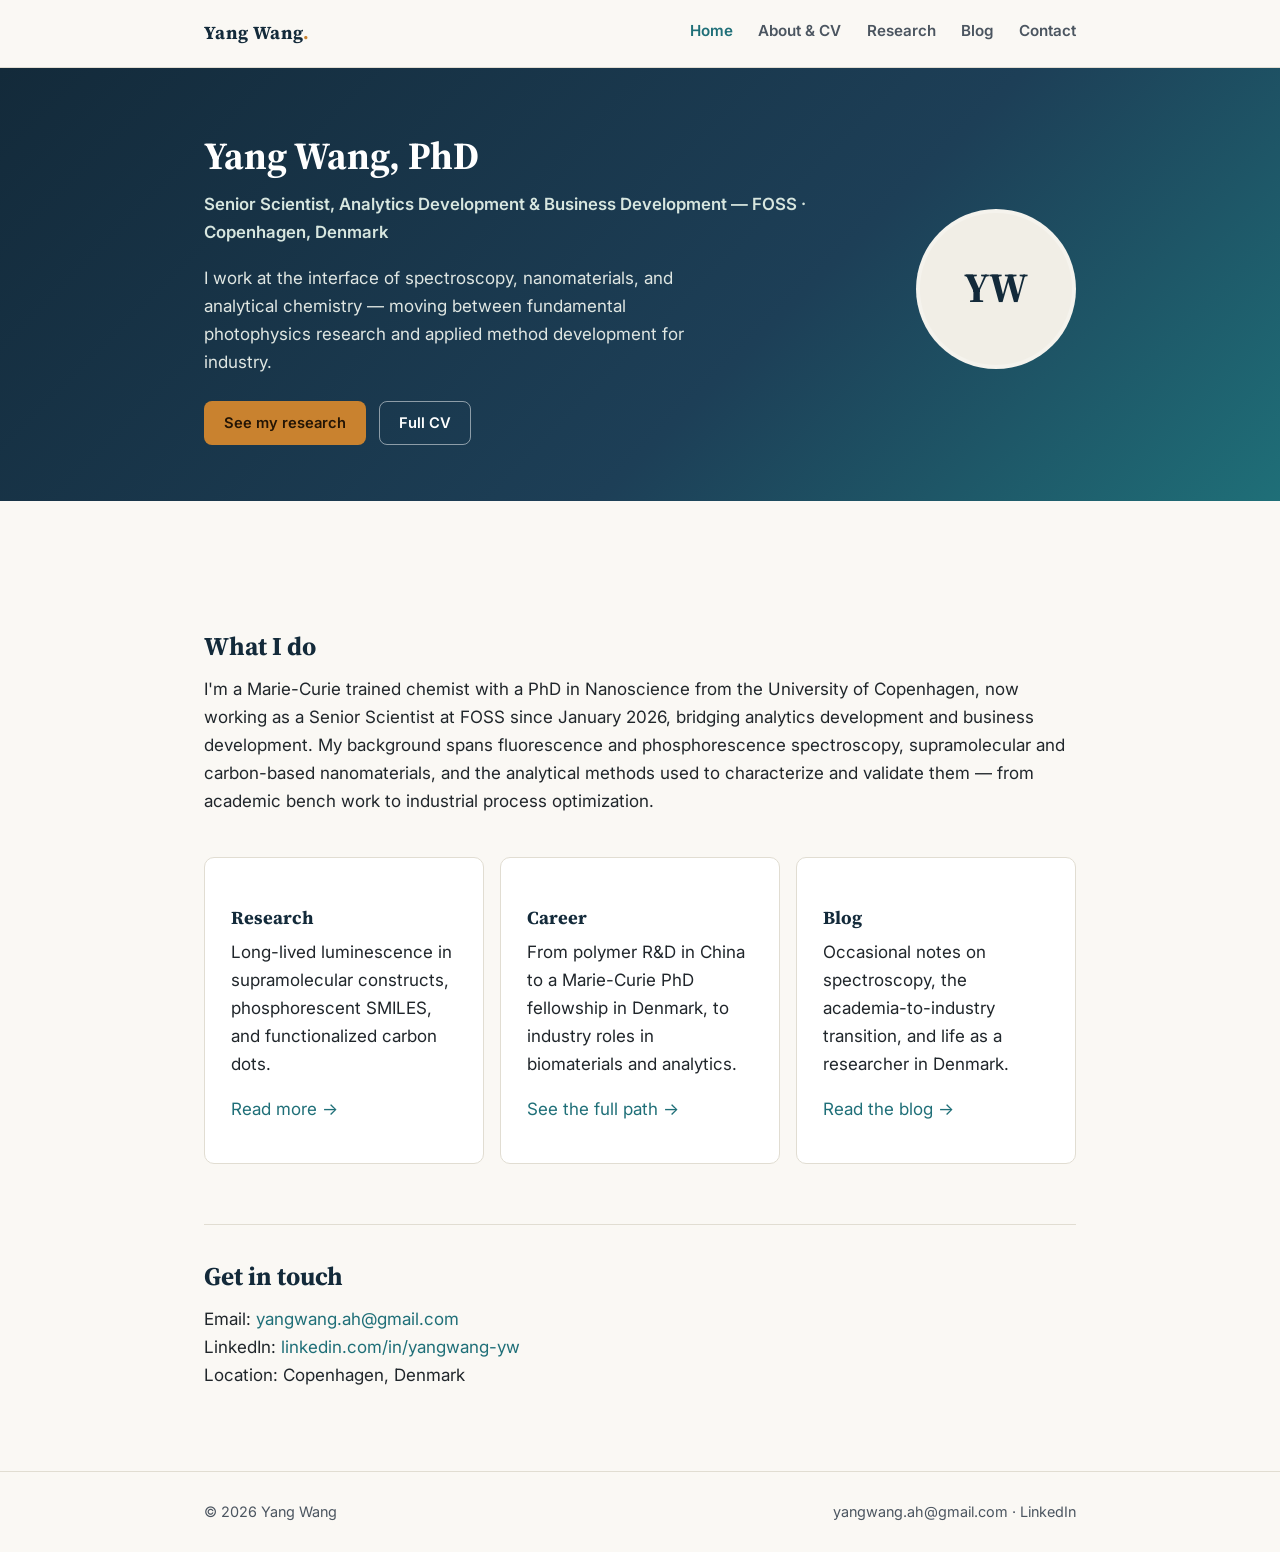
==== index.html @ e65de734 "Add files via upload" ====
<!DOCTYPE html>
<html lang="en">
<head>
<meta charset="UTF-8">
<meta name="viewport" content="width=device-width, initial-scale=1.0">
<title>Yang Wang, PhD — Analytical Chemist &amp; Materials Scientist</title>
<meta name="description" content="Personal site of Yang Wang, PhD — Senior Scientist at FOSS, spectroscopy and nanomaterials researcher.">
<link rel="preconnect" href="https://fonts.googleapis.com">
<link href="https://fonts.googleapis.com/css2?family=Inter:wght@400;500;600;700&family=Source+Serif+4:opsz,wght@8..60,600;8..60,700&display=swap" rel="stylesheet">
<link rel="stylesheet" href="assets/style.css">
</head>
<body>

<header class="site-header">
  <div class="nav-inner">
    <a class="brand" href="index.html">Yang Wang<span>.</span></a>
    <nav class="primary-nav">
      <ul>
        <li><a href="index.html" class="active">Home</a></li>
        <li><a href="about.html">About &amp; CV</a></li>
        <li><a href="research.html">Research</a></li>
        <li><a href="blog/index.html">Blog</a></li>
        <li><a href="index.html#contact">Contact</a></li>
      </ul>
    </nav>
  </div>
</header>

<section class="hero">
  <div class="container">
    <div class="hero-text">
      <h1>Yang Wang, PhD</h1>
      <p class="role">Senior Scientist, Analytics Development &amp; Business Development — FOSS · Copenhagen, Denmark</p>
      <p class="lede">I work at the interface of spectroscopy, nanomaterials, and analytical chemistry — moving between fundamental photophysics research and applied method development for industry.</p>
      <div class="cta-row">
        <a class="btn btn-primary" href="research.html">See my research</a>
        <a class="btn btn-outline" href="about.html">Full CV</a>
      </div>
    </div>
    <div class="hero-photo">YW</div>
  </div>
</section>

<main>
  <div class="container">

    <section>
      <h2>What I do</h2>
      <p>I'm a Marie-Curie trained chemist with a PhD in Nanoscience from the University of Copenhagen, now working as a Senior Scientist at FOSS since January 2026, bridging analytics development and business development. My background spans fluorescence and phosphorescence spectroscopy, supramolecular and carbon-based nanomaterials, and the analytical methods used to characterize and validate them — from academic bench work to industrial process optimization.</p>
    </section>

    <section class="grid-3">
      <div class="card">
        <h3>Research</h3>
        <p>Long-lived luminescence in supramolecular constructs, phosphorescent SMILES, and functionalized carbon dots.</p>
        <p><a href="research.html">Read more →</a></p>
      </div>
      <div class="card">
        <h3>Career</h3>
        <p>From polymer R&amp;D in China to a Marie-Curie PhD fellowship in Denmark, to industry roles in biomaterials and analytics.</p>
        <p><a href="about.html">See the full path →</a></p>
      </div>
      <div class="card">
        <h3>Blog</h3>
        <p>Occasional notes on spectroscopy, the academia-to-industry transition, and life as a researcher in Denmark.</p>
        <p><a href="blog/index.html">Read the blog →</a></p>
      </div>
    </section>

    <hr class="rule">

    <section id="contact">
      <h2>Get in touch</h2>
      <p>
        Email: <a href="mailto:yangwang.ah@gmail.com">yangwang.ah@gmail.com</a><br>
        LinkedIn: <a href="https://www.linkedin.com/in/yangwang-yw" target="_blank" rel="noopener">linkedin.com/in/yangwang-yw</a><br>
        Location: Copenhagen, Denmark
      </p>
    </section>

  </div>
</main>

<footer class="site-footer">
  <div class="container">
    <span>© <span id="year"></span> Yang Wang</span>
    <span><a href="mailto:yangwang.ah@gmail.com">yangwang.ah@gmail.com</a> · <a href="https://www.linkedin.com/in/yangwang-yw" target="_blank" rel="noopener">LinkedIn</a></span>
  </div>
</footer>

<script>document.getElementById('year').textContent = new Date().getFullYear();</script>
</body>
</html>
---- assets/style.css ----
/* ---------- Base / tokens ---------- */
:root{
  --navy:#132a3a;
  --navy-light:#1d3f57;
  --teal:#1f6f78;
  --amber:#c9822f;
  --paper:#faf8f4;
  --paper-dim:#f1eee6;
  --ink:#20262b;
  --ink-soft:#4b5560;
  --line:#e1ddd2;
  --maxw:920px;
  --radius:10px;
  --serif: "Source Serif 4", Georgia, "Times New Roman", serif;
  --sans: "Inter", -apple-system, BlinkMacSystemFont, "Segoe UI", Roboto, Helvetica, Arial, sans-serif;
}

*{box-sizing:border-box;}
html{scroll-behavior:smooth;}
body{
  margin:0;
  background:var(--paper);
  color:var(--ink);
  font-family:var(--sans);
  line-height:1.65;
  font-size:17px;
}
img{max-width:100%;display:block;}
a{color:var(--teal);text-decoration:none;}
a:hover{text-decoration:underline;}
h1,h2,h3,h4{font-family:var(--serif);line-height:1.25;color:var(--navy);margin:0 0 .5em;}
h1{font-size:2.4rem;}
h2{font-size:1.6rem;margin-top:2.2rem;}
h3{font-size:1.15rem;margin-top:1.6rem;}
p{margin:0 0 1em;}
ul{margin:0 0 1em;padding-left:1.2em;}
li{margin-bottom:.4em;}
.container{max-width:var(--maxw);margin:0 auto;padding:0 24px;}
.tag{display:inline-block;background:var(--paper-dim);border:1px solid var(--line);color:var(--ink-soft);
  font-size:.78rem;padding:.25em .7em;border-radius:999px;margin:0 .35em .5em 0;}
hr.rule{border:none;border-top:1px solid var(--line);margin:2.2rem 0;}

/* ---------- Header / nav ---------- */
header.site-header{
  border-bottom:1px solid var(--line);
  background:var(--paper);
  position:sticky;top:0;z-index:20;
}
.nav-inner{
  max-width:var(--maxw);margin:0 auto;padding:16px 24px;
  display:flex;align-items:center;justify-content:space-between;
}
.brand{font-family:var(--serif);font-weight:700;font-size:1.15rem;color:var(--navy);letter-spacing:.02em;}
.brand span{color:var(--amber);}
nav.primary-nav ul{
  display:flex;gap:1.6rem;list-style:none;padding:0;margin:0;
}
nav.primary-nav a{
  color:var(--ink-soft);font-weight:600;font-size:.95rem;
}
nav.primary-nav a.active,nav.primary-nav a:hover{color:var(--teal);text-decoration:none;}
.nav-toggle{display:none;}

@media (max-width:640px){
  nav.primary-nav ul{gap:1rem;flex-wrap:wrap;justify-content:flex-end;}
}

/* ---------- Hero ---------- */
.hero{
  background:linear-gradient(135deg,var(--navy) 0%,var(--navy-light) 60%,var(--teal) 100%);
  color:#f3f1ea;
  padding:64px 0 56px;
}
.hero .container{display:flex;gap:40px;align-items:center;flex-wrap:wrap;}
.hero-text{flex:1 1 340px;}
.hero h1{color:#fff;margin-bottom:.3em;}
.hero .role{font-size:1.05rem;color:#d7e6df;font-weight:600;margin-bottom:1em;}
.hero p.lede{color:#dfe6e2;max-width:520px;}
.hero-photo{
  flex:0 0 160px;width:160px;height:160px;border-radius:50%;
  background:var(--paper-dim);border:4px solid rgba(255,255,255,.25);
  display:flex;align-items:center;justify-content:center;
  color:var(--navy);font-family:var(--serif);font-size:2.6rem;font-weight:700;
  overflow:hidden;
}
.cta-row{margin-top:1.6rem;display:flex;gap:.8rem;flex-wrap:wrap;}
.btn{
  display:inline-block;padding:.6em 1.3em;border-radius:8px;font-weight:600;font-size:.92rem;
  border:1px solid transparent;
}
.btn-primary{background:var(--amber);color:#241505;}
.btn-primary:hover{background:#d9924a;text-decoration:none;}
.btn-outline{border-color:rgba(255,255,255,.5);color:#fff;}
.btn-outline:hover{background:rgba(255,255,255,.12);text-decoration:none;}

/* ---------- Sections ---------- */
main{padding:52px 0 40px;}
section{margin-bottom:2.6rem;}
.card{
  background:#fff;border:1px solid var(--line);border-radius:var(--radius);
  padding:1.4rem 1.6rem;margin-bottom:1.2rem;
}
.grid-3{display:grid;grid-template-columns:repeat(3,1fr);gap:1rem;}
.grid-2{display:grid;grid-template-columns:1fr 1fr;gap:1rem;}
@media (max-width:700px){.grid-3,.grid-2{grid-template-columns:1fr;}}

/* Timeline entries for CV / experience */
.entry{margin-bottom:1.4rem;padding-bottom:1.2rem;border-bottom:1px solid var(--line);}
.entry:last-child{border-bottom:none;}
.entry-head{display:flex;justify-content:space-between;gap:1rem;flex-wrap:wrap;align-items:baseline;}
.entry-title{font-weight:700;color:var(--navy);}
.entry-org{color:var(--ink-soft);font-style:italic;}
.entry-date{color:var(--teal);font-size:.85rem;font-weight:600;white-space:nowrap;}

/* Publications */
.pub-list{list-style:none;padding:0;}
.pub-list li{
  padding:.9rem 0;border-bottom:1px solid var(--line);
}
.pub-list li:last-child{border-bottom:none;}
.pub-num{color:var(--amber);font-weight:700;margin-right:.4em;}
.pub-venue{color:var(--ink-soft);font-size:.92rem;}

/* Skills bars */
.skill-row{display:flex;align-items:center;gap:.7rem;margin-bottom:.55rem;}
.skill-name{flex:0 0 140px;font-size:.92rem;color:var(--ink-soft);}
.skill-dots{display:flex;gap:4px;}
.dot{width:10px;height:10px;border-radius:50%;background:var(--line);}
.dot.filled{background:var(--teal);}

/* Blog */
.post-preview{padding:1.4rem 0;border-bottom:1px solid var(--line);}
.post-preview:last-child{border-bottom:none;}
.post-date{color:var(--ink-soft);font-size:.85rem;letter-spacing:.03em;text-transform:uppercase;}
.post-title a{color:var(--navy);font-family:var(--serif);font-size:1.3rem;}
article.post{max-width:700px;}
article.post .post-date{margin-bottom:.3rem;}
article.post h1{margin-bottom:.2em;}

/* Footer */
footer.site-footer{
  border-top:1px solid var(--line);padding:28px 0;color:var(--ink-soft);font-size:.9rem;
}
footer.site-footer .container{display:flex;justify-content:space-between;flex-wrap:wrap;gap:.6rem;}
footer.site-footer a{color:var(--ink-soft);}
footer.site-footer a:hover{color:var(--teal);}
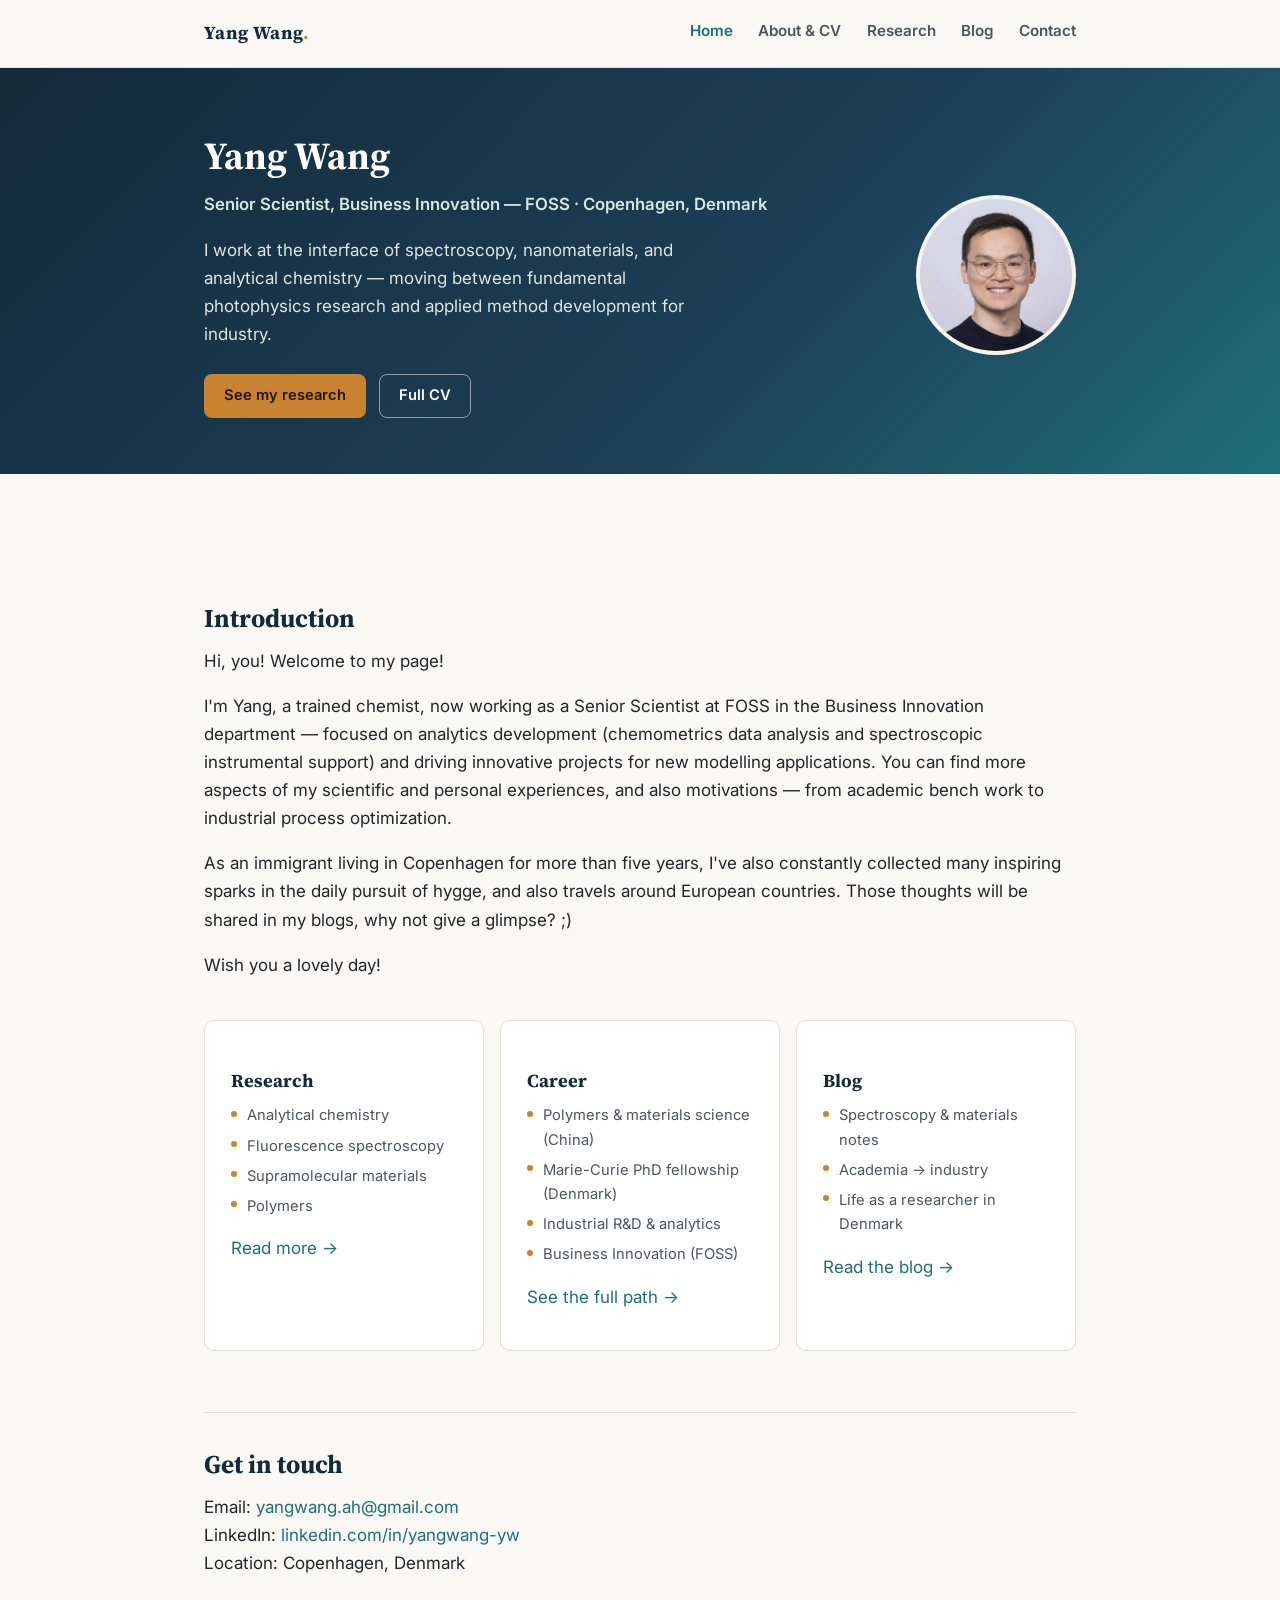
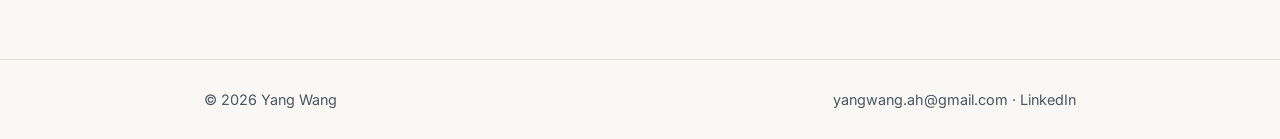
==== commit 068ba7f7: "Add files via upload" ====
--- a/index.html
+++ b/index.html
@@ -3,8 +3,8 @@
 <head>
 <meta charset="UTF-8">
 <meta name="viewport" content="width=device-width, initial-scale=1.0">
-<title>Yang Wang, PhD — Analytical Chemist &amp; Materials Scientist</title>
-<meta name="description" content="Personal site of Yang Wang, PhD — Senior Scientist at FOSS, spectroscopy and nanomaterials researcher.">
+<title>Yang Wang — Analytical Chemist &amp; Materials Scientist</title>
+<meta name="description" content="Personal site of Yang Wang — Senior Scientist at FOSS, spectroscopy and nanomaterials researcher.">
 <link rel="preconnect" href="https://fonts.googleapis.com">
 <link href="https://fonts.googleapis.com/css2?family=Inter:wght@400;500;600;700&family=Source+Serif+4:opsz,wght@8..60,600;8..60,700&display=swap" rel="stylesheet">
 <link rel="stylesheet" href="assets/style.css">
@@ -29,15 +29,15 @@
 <section class="hero">
   <div class="container">
     <div class="hero-text">
-      <h1>Yang Wang, PhD</h1>
-      <p class="role">Senior Scientist, Analytics Development &amp; Business Development — FOSS · Copenhagen, Denmark</p>
+      <h1>Yang Wang</h1>
+      <p class="role">Senior Scientist, Business Innovation — FOSS · Copenhagen, Denmark</p>
       <p class="lede">I work at the interface of spectroscopy, nanomaterials, and analytical chemistry — moving between fundamental photophysics research and applied method development for industry.</p>
       <div class="cta-row">
         <a class="btn btn-primary" href="research.html">See my research</a>
         <a class="btn btn-outline" href="about.html">Full CV</a>
       </div>
     </div>
-    <div class="hero-photo">YW</div>
+    <img class="hero-photo" src="assets/images/photo-yang-wang.png" alt="Yang Wang">
   </div>
 </section>
 
@@ -45,24 +45,41 @@
   <div class="container">
 
     <section>
-      <h2>What I do</h2>
-      <p>I'm a Marie-Curie trained chemist with a PhD in Nanoscience from the University of Copenhagen, now working as a Senior Scientist at FOSS since January 2026, bridging analytics development and business development. My background spans fluorescence and phosphorescence spectroscopy, supramolecular and carbon-based nanomaterials, and the analytical methods used to characterize and validate them — from academic bench work to industrial process optimization.</p>
+      <h2>Introduction</h2>
+      <p>Hi, you! Welcome to my page!</p>
+      <p>I'm Yang, a trained chemist, now working as a Senior Scientist at FOSS in the Business Innovation department — focused on analytics development (chemometrics data analysis and spectroscopic instrumental support) and driving innovative projects for new modelling applications. You can find more aspects of my scientific and personal experiences, and also motivations — from academic bench work to industrial process optimization.</p>
+      <p>As an immigrant living in Copenhagen for more than five years, I've also constantly collected many inspiring sparks in the daily pursuit of hygge, and also travels around European countries. Those thoughts will be shared in my blogs, why not give a glimpse? ;)</p>
+      <p>Wish you a lovely day!</p>
     </section>
 
     <section class="grid-3">
       <div class="card">
         <h3>Research</h3>
-        <p>Long-lived luminescence in supramolecular constructs, phosphorescent SMILES, and functionalized carbon dots.</p>
+        <ul class="card-list">
+          <li>Analytical chemistry</li>
+          <li>Fluorescence spectroscopy</li>
+          <li>Supramolecular materials</li>
+          <li>Polymers</li>
+        </ul>
         <p><a href="research.html">Read more →</a></p>
       </div>
       <div class="card">
         <h3>Career</h3>
-        <p>From polymer R&amp;D in China to a Marie-Curie PhD fellowship in Denmark, to industry roles in biomaterials and analytics.</p>
+        <ul class="card-list">
+          <li>Polymers &amp; materials science (China)</li>
+          <li>Marie-Curie PhD fellowship (Denmark)</li>
+          <li>Industrial R&amp;D &amp; analytics</li>
+          <li>Business Innovation (FOSS)</li>
+        </ul>
         <p><a href="about.html">See the full path →</a></p>
       </div>
       <div class="card">
         <h3>Blog</h3>
-        <p>Occasional notes on spectroscopy, the academia-to-industry transition, and life as a researcher in Denmark.</p>
+        <ul class="card-list">
+          <li>Spectroscopy &amp; materials notes</li>
+          <li>Academia → industry</li>
+          <li>Life as a researcher in Denmark</li>
+        </ul>
         <p><a href="blog/index.html">Read the blog →</a></p>
       </div>
     </section>
--- a/assets/style.css
+++ b/assets/style.css
@@ -77,11 +77,9 @@
 .hero .role{font-size:1.05rem;color:#d7e6df;font-weight:600;margin-bottom:1em;}
 .hero p.lede{color:#dfe6e2;max-width:520px;}
 .hero-photo{
-  flex:0 0 160px;width:160px;height:160px;border-radius:50%;
+  flex:0 0 160px;width:160px;height:160px;border-radius:50%;object-fit:cover;
   background:var(--paper-dim);border:4px solid rgba(255,255,255,.25);
-  display:flex;align-items:center;justify-content:center;
-  color:var(--navy);font-family:var(--serif);font-size:2.6rem;font-weight:700;
-  overflow:hidden;
+  display:block;
 }
 .cta-row{margin-top:1.6rem;display:flex;gap:.8rem;flex-wrap:wrap;}
 .btn{
@@ -101,6 +99,15 @@
   padding:1.4rem 1.6rem;margin-bottom:1.2rem;
 }
 .grid-3{display:grid;grid-template-columns:repeat(3,1fr);gap:1rem;}
+.card-list{list-style:none;padding:0;margin:.7rem 0 1rem;}
+.card-list li{
+  position:relative;padding-left:1.1em;margin-bottom:.4em;
+  font-size:.92rem;color:var(--ink-soft);
+}
+.card-list li::before{
+  content:'';position:absolute;left:0;top:.5em;width:6px;height:6px;border-radius:50%;
+  background:var(--amber);
+}
 .grid-2{display:grid;grid-template-columns:1fr 1fr;gap:1rem;}
 @media (max-width:700px){.grid-3,.grid-2{grid-template-columns:1fr;}}
 
@@ -144,3 +151,164 @@
 footer.site-footer .container{display:flex;justify-content:space-between;flex-wrap:wrap;gap:.6rem;}
 footer.site-footer a{color:var(--ink-soft);}
 footer.site-footer a:hover{color:var(--teal);}
+
+/* ---------- Research page: topic blocks, figures, thesis box ---------- */
+.topic-block{margin-bottom:2.2rem;}
+.topic-block h3{display:flex;align-items:center;gap:.5em;}
+.topic-kicker{
+  display:inline-block;font-size:.72rem;letter-spacing:.06em;text-transform:uppercase;
+  color:var(--teal);font-weight:700;margin-bottom:.3em;
+}
+.fig{margin:1.1rem 0;}
+.fig img{
+  width:100%;border:1px solid var(--line);border-radius:var(--radius);background:#fff;
+  padding:10px;
+}
+.fig-caption{font-size:.85rem;color:var(--ink-soft);margin-top:.5em;line-height:1.5;}
+.fig-row{display:grid;grid-template-columns:1fr 1fr;gap:1.2rem;}
+@media (max-width:700px){.fig-row{grid-template-columns:1fr;}}
+
+/* topic text with small side figures */
+.topic-flex{display:flex;gap:1.6rem;align-items:flex-start;flex-wrap:wrap;margin-top:.8rem;}
+.topic-flex .topic-text{flex:1 1 300px;min-width:0;}
+.topic-flex .topic-figs{flex:0 0 210px;display:flex;flex-direction:column;gap:.9rem;}
+.topic-figs .fig-side img{
+  width:100%;border:1px solid var(--line);border-radius:8px;background:#fff;padding:6px;
+}
+.topic-figs .fig-caption{font-size:.76rem;margin-top:.4em;}
+@media (max-width:700px){
+  .topic-flex .topic-figs{flex:1 1 100%;flex-direction:row;flex-wrap:wrap;}
+  .topic-figs .fig-side{flex:1 1 140px;}
+}
+
+/* research domains overview */
+.domain-card h3{margin-top:0;}
+.domain-card p{color:var(--ink-soft);font-size:.95rem;margin-bottom:0;}
+
+.thesis-box{
+  display:flex;gap:1.4rem;align-items:center;background:#fff;border:1px solid var(--line);
+  border-radius:var(--radius);padding:1.3rem;margin:1.4rem 0;flex-wrap:wrap;
+}
+.thesis-box img{width:96px;border-radius:6px;border:1px solid var(--line);flex-shrink:0;}
+.thesis-box .thesis-info{flex:1 1 260px;}
+.thesis-box h4{margin:0 0 .3em;color:var(--navy);font-family:var(--serif);}
+
+.icon-illus{
+  display:flex;align-items:center;justify-content:center;
+  width:64px;height:64px;border-radius:50%;background:var(--paper-dim);
+  border:1px solid var(--line);flex-shrink:0;
+}
+.mini-topic{display:flex;gap:1rem;align-items:flex-start;margin-bottom:1.2rem;}
+.mini-topic .mini-text h4{margin:0 0 .3em;color:var(--navy);}
+.mini-topic .mini-text p{margin:0;color:var(--ink-soft);font-size:.95rem;}
+
+/* ---------- Career trajectory (About page) — timeline with year markers ---------- */
+.traj-legend{display:flex;gap:1.4rem;flex-wrap:wrap;font-size:.85rem;color:var(--ink-soft);margin:.6rem 0 1.4rem;}
+.dot-legend{display:inline-block;width:10px;height:10px;border-radius:50%;margin-right:.45em;vertical-align:middle;}
+.dot-legend.edu{background:var(--navy);}
+.dot-legend.industry{background:var(--amber);}
+
+.dual-timeline{position:relative;margin:0 0 1rem;}
+
+/* --- Segment A: dual column, centered spine (education years) --- */
+.tl-segment-dual{position:relative;}
+.tl-segment-dual::before{
+  content:'';position:absolute;left:50%;top:6px;bottom:6px;width:2px;
+  background:var(--line);transform:translateX(-50%);
+}
+.tl-row{
+  position:relative;display:grid;grid-template-columns:1fr 30px 1fr;
+  align-items:start;margin-bottom:1.3rem;
+}
+.tl-node-col{grid-column:2;display:flex;flex-direction:column;align-items:center;position:relative;z-index:2;}
+.tl-node{
+  width:14px;height:14px;border-radius:50%;background:var(--teal);
+  margin-top:8px;border:3px solid var(--paper);
+}
+.tl-year{font-size:.68rem;color:var(--ink-soft);font-weight:700;margin-top:3px;white-space:nowrap;}
+.tl-side{min-width:0;}
+.tl-left{grid-column:1;padding-right:22px;}
+.tl-right{grid-column:3;padding-left:22px;}
+
+/* elbow connector from box toward the central spine */
+.tl-left .tl-item::before{
+  content:'';position:absolute;top:16px;right:-22px;width:22px;height:16px;
+  border-top:2px solid var(--line);border-right:2px solid var(--line);
+  border-top-right-radius:12px;
+}
+.tl-right .tl-item::before{
+  content:'';position:absolute;top:16px;left:-22px;width:22px;height:16px;
+  border-top:2px solid var(--line);border-left:2px solid var(--line);
+  border-top-left-radius:12px;
+}
+
+/* --- Curve: spine bends from center to left as education ends --- */
+.tl-curve{position:relative;height:64px;margin:-.2rem 0 .2rem;}
+.tl-curve svg{width:100%;height:100%;display:block;overflow:visible;}
+.tl-curve path{fill:none;stroke:var(--line);stroke-width:2;}
+.tl-curve-label{
+  position:absolute;left:calc(8% + 14px);top:50%;transform:translateY(-50%);
+  font-size:.75rem;color:var(--ink-soft);font-style:italic;white-space:nowrap;
+}
+
+/* --- Segment B: single column, left spine (career-only years) --- */
+.tl-segment-single{position:relative;padding-top:.2rem;}
+.tl-segment-single::before{
+  content:'';position:absolute;left:8%;top:0;bottom:6px;width:2px;background:var(--line);
+}
+.tl-row-single{position:relative;padding-left:calc(8% + 22px);margin-bottom:1.2rem;min-height:14px;}
+.tl-node-s{
+  position:absolute;left:8%;top:16px;width:14px;height:14px;border-radius:50%;
+  background:var(--amber);border:3px solid var(--paper);transform:translateX(-50%);z-index:2;
+}
+.tl-year-s{
+  position:absolute;left:8%;top:-4px;transform:translateX(-50%);
+  font-size:.68rem;font-weight:700;color:var(--ink-soft);white-space:nowrap;
+  background:var(--paper);padding:0 4px;
+}
+.tl-row-single::after{
+  content:'';position:absolute;left:8%;top:22px;width:calc(22px);height:2px;background:var(--line);
+}
+
+/* --- Shared item / box styling --- */
+.tl-item{position:relative;border:none;}
+.tl-item summary{
+  list-style:none;cursor:pointer;display:flex;flex-direction:column;gap:.15rem;
+  padding:.7rem .9rem;background:#fff;border-radius:8px;
+  border:1px solid var(--line);border-left:4px solid var(--teal);
+}
+.tl-item.edu summary{border-left-color:var(--navy);}
+.tl-item.industry summary{border-left-color:var(--amber);}
+.tl-item summary::-webkit-details-marker{display:none;}
+.tl-item[open] summary{border-bottom-left-radius:0;border-bottom-right-radius:0;}
+.tl-item .traj-body{
+  background:#fff;border:1px solid var(--line);border-top:none;border-radius:0 0 8px 8px;
+  padding:.8rem 1rem .2rem;
+}
+
+.traj-title{font-weight:700;color:var(--navy);display:block;}
+.traj-org{color:var(--ink-soft);font-style:italic;font-size:.85rem;display:block;}
+.traj-date-row{display:flex;align-items:center;gap:.5rem;margin-top:.1rem;}
+.traj-date{color:var(--teal);font-size:.78rem;font-weight:600;white-space:nowrap;}
+.dur-bar{display:inline-block;height:5px;min-width:6px;border-radius:3px;background:var(--line);}
+.tl-item.edu .dur-bar{background:var(--navy);opacity:.5;}
+.tl-item.industry .dur-bar{background:var(--amber);opacity:.6;}
+.dur-bar.ongoing{background-image:repeating-linear-gradient(90deg,currentColor 0 4px,transparent 4px 7px);opacity:.7;}
+.traj-body p,.traj-body ul{color:var(--ink-soft);font-size:.92rem;}
+
+@media (max-width:680px){
+  .tl-segment-dual::before{left:7px;}
+  .tl-row{grid-template-columns:1fr;margin-bottom:.8rem;}
+  .tl-node-col{display:none;}
+  .tl-left,.tl-right{grid-column:1;padding-left:20px;padding-right:0;}
+  .tl-left:empty,.tl-right:empty{display:none;}
+  .tl-left .tl-item::before,.tl-right .tl-item::before{display:none;}
+
+  .tl-curve{display:none;}
+
+  .tl-segment-single::before{left:7px;}
+  .tl-row-single{padding-left:26px;}
+  .tl-node-s{left:7px;}
+  .tl-year-s{left:7px;}
+  .tl-row-single::after{left:7px;width:14px;}
+}
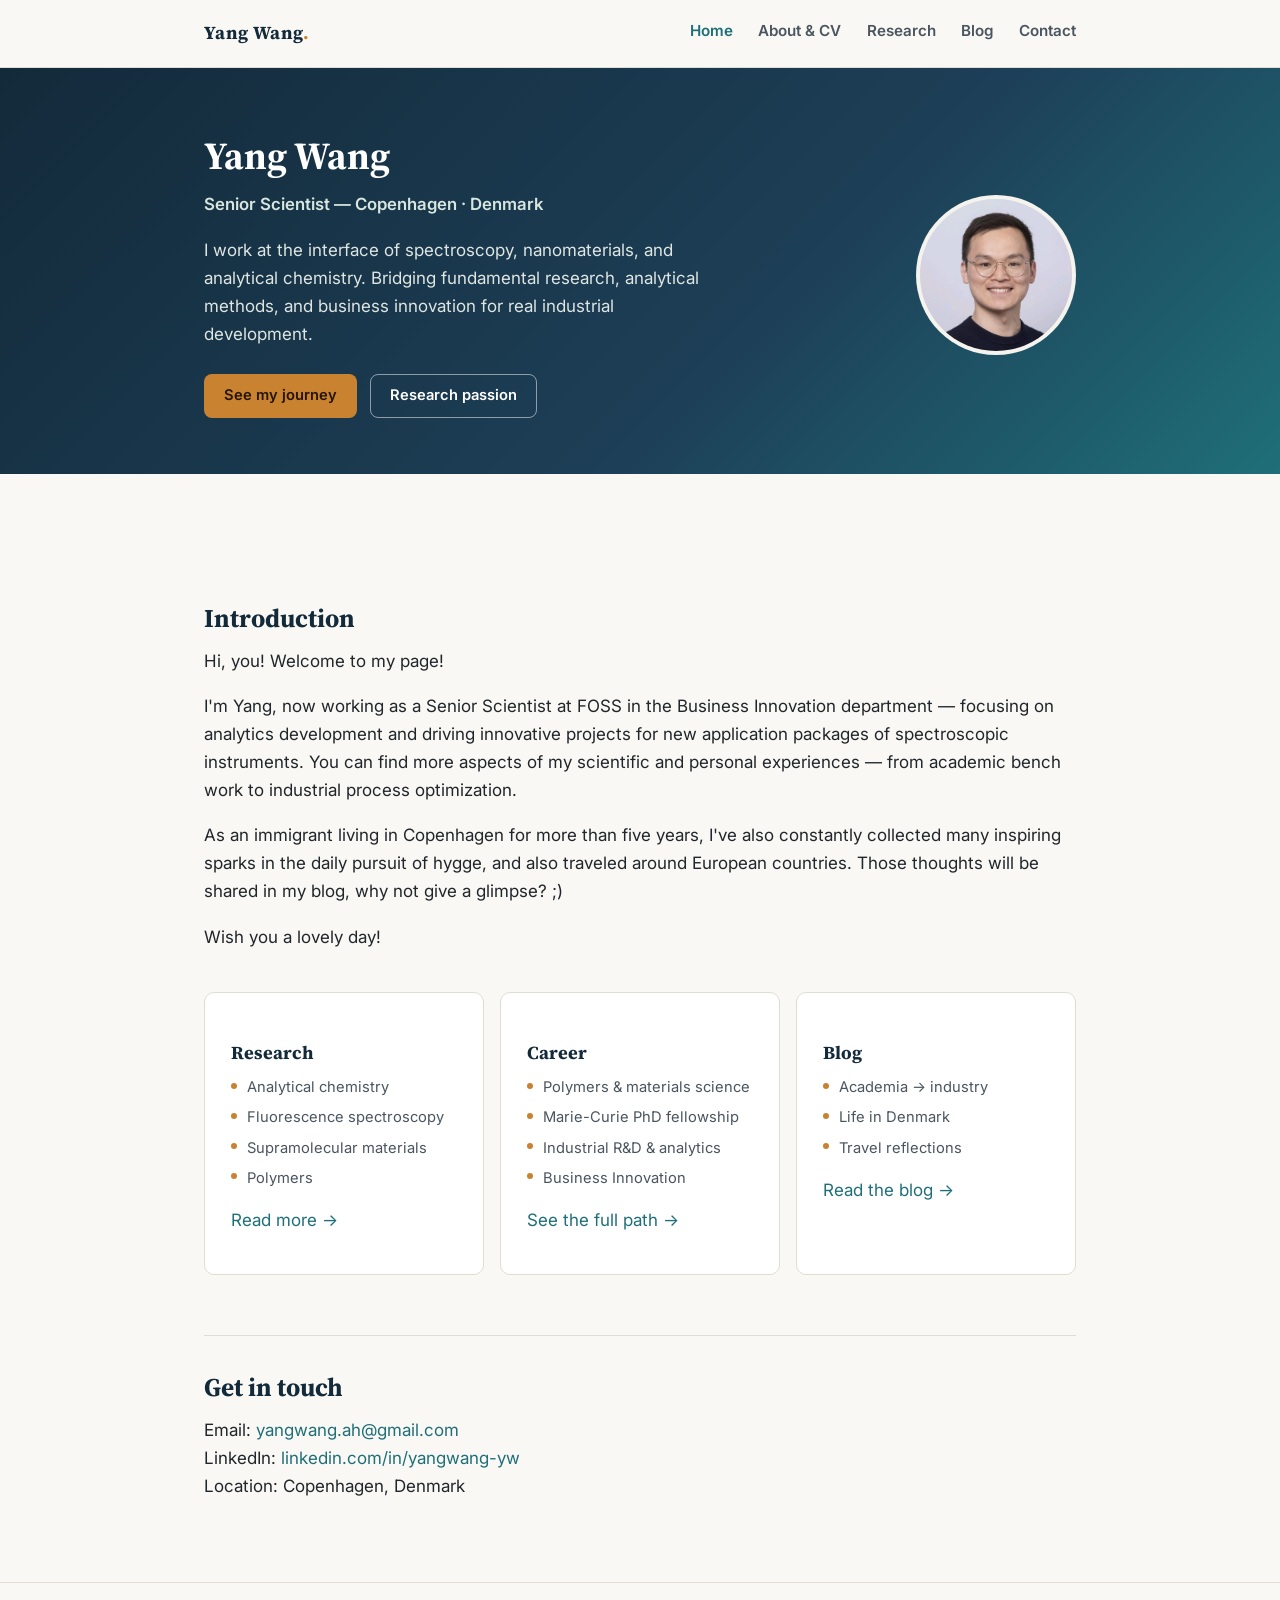
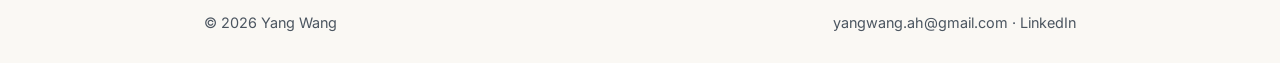
==== commit 9bea5a62: "Revise hero section and introduction text Updated personal and professional descriptions for clarity" ====
--- a/index.html
+++ b/index.html
@@ -30,11 +30,11 @@
   <div class="container">
     <div class="hero-text">
       <h1>Yang Wang</h1>
-      <p class="role">Senior Scientist, Business Innovation — FOSS · Copenhagen, Denmark</p>
-      <p class="lede">I work at the interface of spectroscopy, nanomaterials, and analytical chemistry — moving between fundamental photophysics research and applied method development for industry.</p>
+      <p class="role">Senior Scientist —  Copenhagen · Denmark</p>
+      <p class="lede">I work at the interface of spectroscopy, nanomaterials, and analytical chemistry. Bridging fundamental research, analytical methods, and business innovation for real industrial development.</p>
       <div class="cta-row">
-        <a class="btn btn-primary" href="research.html">See my research</a>
-        <a class="btn btn-outline" href="about.html">Full CV</a>
+        <a class="btn btn-primary" href="about.html">See my journey</a>
+        <a class="btn btn-outline" href="research.html">Research passion</a>
       </div>
     </div>
     <img class="hero-photo" src="assets/images/photo-yang-wang.png" alt="Yang Wang">
@@ -47,8 +47,8 @@
     <section>
       <h2>Introduction</h2>
       <p>Hi, you! Welcome to my page!</p>
-      <p>I'm Yang, a trained chemist, now working as a Senior Scientist at FOSS in the Business Innovation department — focused on analytics development (chemometrics data analysis and spectroscopic instrumental support) and driving innovative projects for new modelling applications. You can find more aspects of my scientific and personal experiences, and also motivations — from academic bench work to industrial process optimization.</p>
-      <p>As an immigrant living in Copenhagen for more than five years, I've also constantly collected many inspiring sparks in the daily pursuit of hygge, and also travels around European countries. Those thoughts will be shared in my blogs, why not give a glimpse? ;)</p>
+      <p>I'm Yang, now working as a Senior Scientist at FOSS in the Business Innovation department — focusing on analytics development and driving innovative projects for new application packages of spectroscopic instruments. You can find more aspects of my scientific and personal experiences — from academic bench work to industrial process optimization.</p>
+      <p>As an immigrant living in Copenhagen for more than five years, I've also constantly collected many inspiring sparks in the daily pursuit of hygge, and also traveled around European countries. Those thoughts will be shared in my blog, why not give a glimpse? ;)</p>
       <p>Wish you a lovely day!</p>
     </section>
 
@@ -66,19 +66,19 @@
       <div class="card">
         <h3>Career</h3>
         <ul class="card-list">
-          <li>Polymers &amp; materials science (China)</li>
-          <li>Marie-Curie PhD fellowship (Denmark)</li>
+          <li>Polymers &amp; materials science</li>
+          <li>Marie-Curie PhD fellowship</li>
           <li>Industrial R&amp;D &amp; analytics</li>
-          <li>Business Innovation (FOSS)</li>
+          <li>Business Innovation</li>
         </ul>
         <p><a href="about.html">See the full path →</a></p>
       </div>
       <div class="card">
         <h3>Blog</h3>
         <ul class="card-list">
-          <li>Spectroscopy &amp; materials notes</li>
           <li>Academia → industry</li>
-          <li>Life as a researcher in Denmark</li>
+          <li>Life in Denmark</li>
+          <li>Travel reflections</li>
         </ul>
         <p><a href="blog/index.html">Read the blog →</a></p>
       </div>
